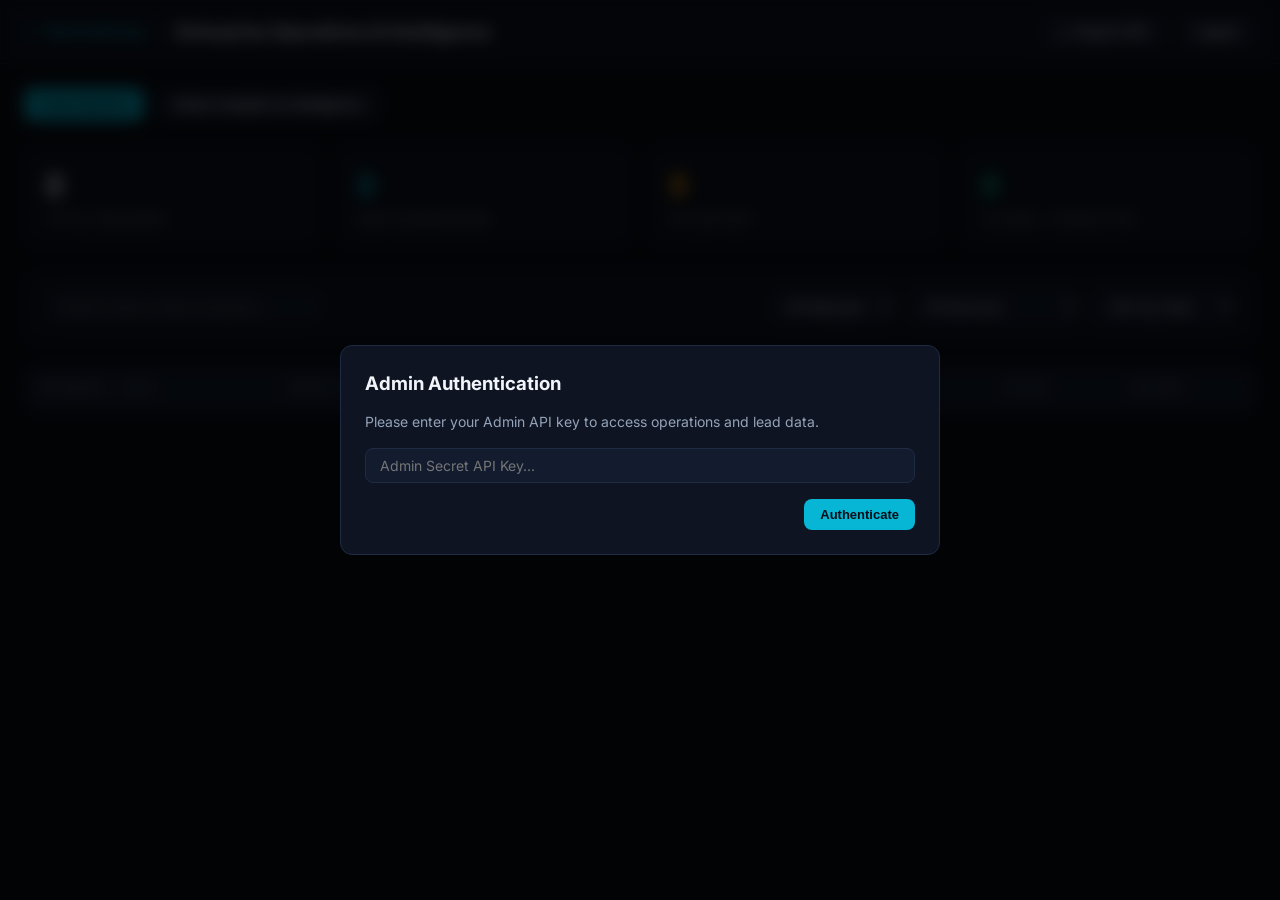
==== admin/index.html @ 0bb615de "Configure 100% free hosting on GitHub Pages with automated CI/CD workflow and resilient client-side " ====
<!DOCTYPE html>
<html lang="en">
<head>
    <meta charset="UTF-8">
    <meta name="viewport" content="width=device-width, initial-scale=1.0">
    <title>Lead Operations & Analytics | Gopinath Admin</title>
    <link rel="stylesheet" href="admin.css">
</head>
<body>
    <!-- Top Header -->
    <header class="admin-header">
        <div class="admin-title">
            <a href="../index.html" style="text-decoration: none; color: var(--accent-cyan); font-family: var(--font-mono); font-weight: 700;">&larr; Portfolio</a>
            <span style="color: var(--border-active);">/</span>
            <span>Enterprise Operations &amp; Intelligence</span>
        </div>
        <div style="display: flex; gap: 12px;">
            <button onclick="exportCsv()" class="btn btn-secondary">
                <svg width="14" height="14" fill="none" stroke="currentColor" stroke-width="2" viewBox="0 0 24 24"><path stroke-linecap="round" stroke-linejoin="round" d="M4 16v1a3 3 0 003 3h10a3 3 0 003-3v-1m-4-4l-4 4m0 0l-4-4m4 4V4"/></svg>
                <span>Export CSV</span>
            </button>
            <button onclick="logout()" class="btn btn-secondary">Logout</button>
        </div>
    </header>

    <main class="admin-container">
        <!-- Tab Controls -->
        <div style="display: flex; gap: 12px; margin-bottom: 24px;">
            <button id="tab-btn-leads" onclick="switchAdminTab('leads')" class="btn btn-primary" style="padding: 8px 16px;">Lead Inquiries</button>
            <button id="tab-btn-analytics" onclick="switchAdminTab('analytics')" class="btn btn-secondary" style="padding: 8px 16px;">Visitor Analytics &amp; Intelligence</button>
        </div>

        <!-- TAB 1: LEADS INGESTION -->
        <div id="tab-content-leads">
            <!-- Stats Row -->
            <div class="stats-grid">
                <div class="stat-box">
                    <div class="stat-val" id="stat-total">0</div>
                    <div class="stat-label">Total Inquiries</div>
                </div>
                <div class="stat-box">
                    <div class="stat-val" style="color: var(--accent-cyan);" id="stat-new">0</div>
                    <div class="stat-label">New Submissions</div>
                </div>
                <div class="stat-box">
                    <div class="stat-val" style="color: var(--accent-amber);" id="stat-contacted">0</div>
                    <div class="stat-label">In Contact</div>
                </div>
                <div class="stat-box">
                    <div class="stat-val" style="color: var(--accent-emerald);" id="stat-closed">0</div>
                    <div class="stat-label">Closed / Completed</div>
                </div>
            </div>

            <!-- Filter & Search Controls -->
            <div class="controls-bar">
                <input type="text" id="search-box" class="search-input" placeholder="Search name, email, company...">

                <div style="display: flex; flex-wrap: wrap; gap: 12px;">
                    <select id="status-filter" class="filter-select">
                        <option value="all">All Statuses</option>
                        <option value="New">New</option>
                        <option value="Contacted">Contacted</option>
                        <option value="Closed">Closed</option>
                    </select>

                    <select id="service-filter" class="filter-select">
                        <option value="all">All Services</option>
                        <option value="Data Engineering Consulting">Data Engineering</option>
                        <option value="Corporate Training">Corporate Training</option>
                        <option value="AI Consulting">AI Consulting</option>
                        <option value="Portfolio/Project Discussion">Project Discussion</option>
                        <option value="Other">Other</option>
                    </select>

                    <select id="sort-by" class="filter-select">
                        <option value="timestamp">Sort by Date</option>
                        <option value="name">Sort by Name</option>
                        <option value="status">Sort by Status</option>
                    </select>
                </div>
            </div>

            <!-- Leads Table -->
            <div class="table-wrapper">
                <table class="leads-table">
                    <thead>
                        <tr>
                            <th>Reference / Date</th>
                            <th>Contact Name</th>
                            <th>Email / Preferred</th>
                            <th>Service / Subject</th>
                            <th>Status</th>
                            <th>Actions</th>
                        </tr>
                    </thead>
                    <tbody id="leads-tbody">
                        <!-- Populated via admin.js -->
                    </tbody>
                </table>
            </div>
        </div>

        <!-- TAB 2: VISITOR ANALYTICS & INTELLIGENCE (Component 13) -->
        <div id="tab-content-analytics" style="display: none;">
            <div class="stats-grid" style="margin-bottom: 24px;">
                <div class="stat-box">
                    <div class="stat-val" style="color: #FF9900;" id="an-stat-total">0</div>
                    <div class="stat-label">Total Visitors</div>
                </div>
                <div class="stat-box">
                    <div class="stat-val" style="color: #38bdf8;" id="an-stat-unique">0</div>
                    <div class="stat-label">Unique Visitors</div>
                </div>
                <div class="stat-box">
                    <div class="stat-val" style="color: #34d399;" id="an-stat-daily">0</div>
                    <div class="stat-label">Daily Visitors</div>
                </div>
                <div class="stat-box">
                    <div class="stat-val" style="color: #a855f7;" id="an-stat-conversion">0%</div>
                    <div class="stat-label">Contact Conversion Rate</div>
                </div>
            </div>

            <div style="display: grid; grid-template-columns: repeat(auto-fit, minmax(300px, 1fr)); gap: 20px;">
                <div class="stat-box" style="text-align: left;">
                    <h4 style="color: var(--accent-cyan); margin-bottom: 12px;">Top Traffic Sources / Referrers</h4>
                    <ul id="an-list-referrers" style="list-style: none; padding: 0; font-size: 0.85rem; color: var(--text-secondary);"></ul>
                </div>
                <div class="stat-box" style="text-align: left;">
                    <h4 style="color: var(--accent-cyan); margin-bottom: 12px;">Most Visited Sections</h4>
                    <ul id="an-list-sections" style="list-style: none; padding: 0; font-size: 0.85rem; color: var(--text-secondary);"></ul>
                </div>
                <div class="stat-box" style="text-align: left;">
                    <h4 style="color: var(--accent-cyan); margin-bottom: 12px;">Most Viewed Projects</h4>
                    <ul id="an-list-projects" style="list-style: none; padding: 0; font-size: 0.85rem; color: var(--text-secondary);"></ul>
                </div>
                <div class="stat-box" style="text-align: left;">
                    <h4 style="color: var(--accent-cyan); margin-bottom: 12px;">Resume Downloads</h4>
                    <ul id="an-list-downloads" style="list-style: none; padding: 0; font-size: 0.85rem; color: var(--text-secondary);"></ul>
                </div>
            </div>
        </div>
    </main>

    <!-- Auth Key Modal -->
    <div id="auth-modal" class="modal-overlay" style="display: none;">
        <div class="modal-card">
            <h3 style="margin-bottom: 12px;">Admin Authentication</h3>
            <p style="font-size: 0.875rem; color: var(--text-secondary); margin-bottom: 16px;">
                Please enter your Admin API key to access operations and lead data.
            </p>
            <input type="password" id="admin-key-input" class="search-input" placeholder="Admin Secret API Key..." style="width: 100%; margin-bottom: 16px;">
            <div style="display: flex; justify-content: flex-end; gap: 8px;">
                <button onclick="authenticateAdmin()" class="btn btn-primary">Authenticate</button>
            </div>
        </div>
    </div>

    <script src="admin.js"></script>
</body>
</html>
---- admin/admin.css ----
/* ================================================================
   GOPINATH PORTFOLIO — ADMIN LEAD MANAGEMENT DASHBOARD CSS
   ================================================================ */

@import url('https://fonts.googleapis.com/css2?family=Inter:wght@400;500;600;700;800&family=JetBrains+Mono:wght@400;500;600&display=swap');

:root {
  --bg-page: #090d16;
  --bg-surface: #0e1422;
  --bg-card: #131c2f;
  --bg-card-hover: #18233a;
  --bg-code: #070a10;
  --border-subtle: #1e2b42;
  --border-active: #334566;
  
  --text-primary: #f1f5f9;
  --text-secondary: #94a3b8;
  --text-muted: #64748b;
  
  --accent-cyan: #06b6d4;
  --accent-emerald: #10b981;
  --accent-amber: #f59e0b;
  --accent-red: #ef4444;

  --font-sans: 'Inter', sans-serif;
  --font-mono: 'JetBrains Mono', monospace;

  --radius-sm: 4px;
  --radius-md: 8px;
  --radius-lg: 12px;
  --radius-full: 9999px;
}

*, *::before, *::after {
  box-sizing: border-box;
  margin: 0;
  padding: 0;
}

body {
  font-family: var(--font-sans);
  background-color: var(--bg-page);
  color: var(--text-primary);
  line-height: 1.5;
  -webkit-font-smoothing: antialiased;
}

.admin-header {
  height: 64px;
  border-bottom: 1px solid var(--border-subtle);
  background: var(--bg-surface);
  display: flex;
  align-items: center;
  justify-content: space-between;
  padding: 0 24px;
}

.admin-title {
  display: flex;
  align-items: center;
  gap: 12px;
  font-weight: 700;
  font-size: 1.125rem;
}

.admin-container {
  max-width: 1280px;
  margin: 24px auto;
  padding: 0 24px;
}

.stats-grid {
  display: grid;
  grid-template-columns: repeat(auto-fit, minmax(220px, 1fr));
  gap: 16px;
  margin-bottom: 24px;
}

.stat-box {
  background: var(--bg-surface);
  border: 1px solid var(--border-subtle);
  border-radius: var(--radius-lg);
  padding: 16px 20px;
}

.stat-val {
  font-family: var(--font-mono);
  font-size: 2rem;
  font-weight: 700;
  color: var(--text-primary);
}

.stat-label {
  font-size: 0.8125rem;
  color: var(--text-muted);
  text-transform: uppercase;
  font-weight: 600;
  letter-spacing: 0.05em;
}

.controls-bar {
  display: flex;
  flex-wrap: wrap;
  align-items: center;
  justify-content: space-between;
  gap: 16px;
  background: var(--bg-surface);
  border: 1px solid var(--border-subtle);
  border-radius: var(--radius-lg);
  padding: 16px 20px;
  margin-bottom: 24px;
}

.search-input, .filter-select {
  padding: 8px 14px;
  background: var(--bg-card);
  border: 1px solid var(--border-subtle);
  border-radius: var(--radius-md);
  color: var(--text-primary);
  font-family: var(--font-sans);
  font-size: 0.875rem;
}

.search-input {
  width: 280px;
}

.table-wrapper {
  background: var(--bg-surface);
  border: 1px solid var(--border-subtle);
  border-radius: var(--radius-lg);
  overflow-x: auto;
}

.leads-table {
  width: 100%;
  border-collapse: collapse;
  font-size: 0.875rem;
  text-align: left;
}

.leads-table th {
  background: var(--bg-card);
  padding: 12px 16px;
  color: var(--text-muted);
  font-weight: 600;
  font-family: var(--font-mono);
  font-size: 0.75rem;
  text-transform: uppercase;
  border-bottom: 1px solid var(--border-subtle);
}

.leads-table td {
  padding: 14px 16px;
  border-bottom: 1px solid var(--border-subtle);
  color: var(--text-secondary);
}

.leads-table tr:hover td {
  background: var(--bg-card-hover);
}

.status-badge {
  display: inline-block;
  padding: 3px 8px;
  border-radius: var(--radius-full);
  font-family: var(--font-mono);
  font-size: 0.75rem;
  font-weight: 600;
}

.status-new {
  background: rgba(6, 182, 212, 0.15);
  color: var(--accent-cyan);
}

.status-contacted {
  background: rgba(245, 158, 11, 0.15);
  color: var(--accent-amber);
}

.status-closed {
  background: rgba(16, 185, 129, 0.15);
  color: var(--accent-emerald);
}

.btn {
  display: inline-flex;
  align-items: center;
  gap: 6px;
  padding: 8px 16px;
  border-radius: var(--radius-md);
  font-size: 0.8125rem;
  font-weight: 600;
  cursor: pointer;
  border: none;
  text-decoration: none;
}

.btn-primary {
  background: var(--accent-cyan);
  color: #090d16;
}

.btn-secondary {
  background: var(--bg-card);
  color: var(--text-primary);
  border: 1px solid var(--border-subtle);
}

.btn-danger {
  background: rgba(239, 68, 68, 0.15);
  color: var(--accent-red);
  border: 1px solid rgba(239, 68, 68, 0.3);
}

.btn-danger:hover {
  background: rgba(239, 68, 68, 0.25);
}

/* Modal */
.modal-overlay {
  position: fixed;
  inset: 0;
  background: rgba(0, 0, 0, 0.75);
  backdrop-filter: blur(8px);
  display: flex;
  align-items: center;
  justify-content: center;
  z-index: 1000;
  padding: 16px;
}

.modal-card {
  background: var(--bg-surface);
  border: 1px solid var(--border-subtle);
  border-radius: var(--radius-lg);
  max-width: 600px;
  width: 100%;
  padding: 24px;
}
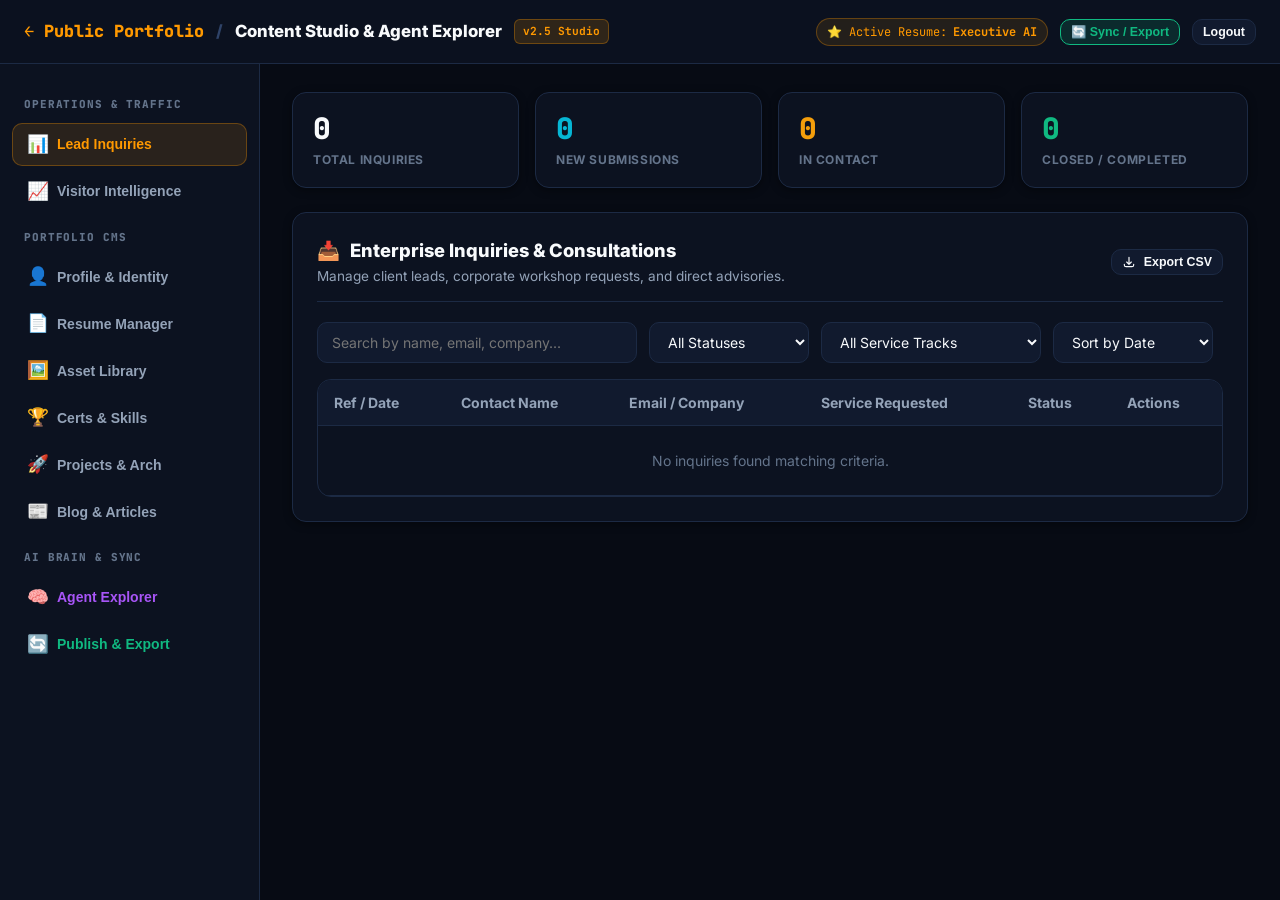
==== commit d7bc10a1: "feat(phase-2.5): implement Portfolio Content Studio, Asset Manager, and Agent Knowledge Explorer" ====
--- a/admin/index.html
+++ b/admin/index.html
@@ -3,157 +3,610 @@
 <head>
     <meta charset="UTF-8">
     <meta name="viewport" content="width=device-width, initial-scale=1.0">
-    <title>Lead Operations & Analytics | Gopinath Admin</title>
+    <title>Portfolio Content Studio &amp; Agent Explorer | Gopinath A</title>
     <link rel="stylesheet" href="admin.css">
 </head>
 <body>
-    <!-- Top Header -->
+    <!-- Studio Header -->
     <header class="admin-header">
         <div class="admin-title">
-            <a href="../index.html" style="text-decoration: none; color: var(--accent-cyan); font-family: var(--font-mono); font-weight: 700;">&larr; Portfolio</a>
+            <a href="../index.html" style="text-decoration: none; color: var(--aws-orange); font-family: var(--font-mono); font-weight: 800; display: flex; align-items: center; gap: 6px;">
+                <span>&larr; Public Portfolio</span>
+            </a>
             <span style="color: var(--border-active);">/</span>
-            <span>Enterprise Operations &amp; Intelligence</span>
+            <span style="font-weight: 800;">Content Studio &amp; Agent Explorer</span>
+            <span class="admin-badge">v2.5 Studio</span>
         </div>
-        <div style="display: flex; gap: 12px;">
-            <button onclick="exportCsv()" class="btn btn-secondary">
-                <svg width="14" height="14" fill="none" stroke="currentColor" stroke-width="2" viewBox="0 0 24 24"><path stroke-linecap="round" stroke-linejoin="round" d="M4 16v1a3 3 0 003 3h10a3 3 0 003-3v-1m-4-4l-4 4m0 0l-4-4m4 4V4"/></svg>
-                <span>Export CSV</span>
-            </button>
-            <button onclick="logout()" class="btn btn-secondary">Logout</button>
+
+        <div style="display: flex; align-items: center; gap: 12px;">
+            <div id="active-resume-pill" style="display: flex; align-items: center; gap: 6px; font-size: 0.75rem; background: rgba(255,153,0,0.1); border: 1px solid rgba(255,153,0,0.3); padding: 4px 10px; border-radius: var(--radius-full); color: var(--aws-orange); font-family: var(--font-mono);">
+                <span>⭐ Active Resume:</span>
+                <strong id="header-active-resume-label">Executive Dossier</strong>
+            </div>
+
+            <button onclick="switchStudioTab('publish')" class="btn btn-emerald btn-sm">
+                <span>🔄 Sync / Export</span>
+            </button>
+
+            <button onclick="logout()" class="btn btn-secondary btn-sm">Logout</button>
         </div>
     </header>
 
-    <main class="admin-container">
-        <!-- Tab Controls -->
-        <div style="display: flex; gap: 12px; margin-bottom: 24px;">
-            <button id="tab-btn-leads" onclick="switchAdminTab('leads')" class="btn btn-primary" style="padding: 8px 16px;">Lead Inquiries</button>
-            <button id="tab-btn-analytics" onclick="switchAdminTab('analytics')" class="btn btn-secondary" style="padding: 8px 16px;">Visitor Analytics &amp; Intelligence</button>
-        </div>
-
-        <!-- TAB 1: LEADS INGESTION -->
-        <div id="tab-content-leads">
-            <!-- Stats Row -->
-            <div class="stats-grid">
-                <div class="stat-box">
-                    <div class="stat-val" id="stat-total">0</div>
-                    <div class="stat-label">Total Inquiries</div>
-                </div>
-                <div class="stat-box">
-                    <div class="stat-val" style="color: var(--accent-cyan);" id="stat-new">0</div>
-                    <div class="stat-label">New Submissions</div>
-                </div>
-                <div class="stat-box">
-                    <div class="stat-val" style="color: var(--accent-amber);" id="stat-contacted">0</div>
-                    <div class="stat-label">In Contact</div>
-                </div>
-                <div class="stat-box">
-                    <div class="stat-val" style="color: var(--accent-emerald);" id="stat-closed">0</div>
-                    <div class="stat-label">Closed / Completed</div>
-                </div>
-            </div>
-
-            <!-- Filter & Search Controls -->
-            <div class="controls-bar">
-                <input type="text" id="search-box" class="search-input" placeholder="Search name, email, company...">
-
-                <div style="display: flex; flex-wrap: wrap; gap: 12px;">
-                    <select id="status-filter" class="filter-select">
-                        <option value="all">All Statuses</option>
-                        <option value="New">New</option>
-                        <option value="Contacted">Contacted</option>
-                        <option value="Closed">Closed</option>
-                    </select>
-
-                    <select id="service-filter" class="filter-select">
-                        <option value="all">All Services</option>
-                        <option value="Data Engineering Consulting">Data Engineering</option>
-                        <option value="Corporate Training">Corporate Training</option>
-                        <option value="AI Consulting">AI Consulting</option>
-                        <option value="Portfolio/Project Discussion">Project Discussion</option>
-                        <option value="Other">Other</option>
-                    </select>
-
-                    <select id="sort-by" class="filter-select">
-                        <option value="timestamp">Sort by Date</option>
-                        <option value="name">Sort by Name</option>
-                        <option value="status">Sort by Status</option>
-                    </select>
-                </div>
-            </div>
-
-            <!-- Leads Table -->
-            <div class="table-wrapper">
-                <table class="leads-table">
-                    <thead>
-                        <tr>
-                            <th>Reference / Date</th>
-                            <th>Contact Name</th>
-                            <th>Email / Preferred</th>
-                            <th>Service / Subject</th>
-                            <th>Status</th>
-                            <th>Actions</th>
-                        </tr>
-                    </thead>
-                    <tbody id="leads-tbody">
-                        <!-- Populated via admin.js -->
-                    </tbody>
-                </table>
-            </div>
-        </div>
-
-        <!-- TAB 2: VISITOR ANALYTICS & INTELLIGENCE (Component 13) -->
-        <div id="tab-content-analytics" style="display: none;">
-            <div class="stats-grid" style="margin-bottom: 24px;">
-                <div class="stat-box">
-                    <div class="stat-val" style="color: #FF9900;" id="an-stat-total">0</div>
-                    <div class="stat-label">Total Visitors</div>
-                </div>
-                <div class="stat-box">
-                    <div class="stat-val" style="color: #38bdf8;" id="an-stat-unique">0</div>
-                    <div class="stat-label">Unique Visitors</div>
-                </div>
-                <div class="stat-box">
-                    <div class="stat-val" style="color: #34d399;" id="an-stat-daily">0</div>
-                    <div class="stat-label">Daily Visitors</div>
-                </div>
-                <div class="stat-box">
-                    <div class="stat-val" style="color: #a855f7;" id="an-stat-conversion">0%</div>
-                    <div class="stat-label">Contact Conversion Rate</div>
-                </div>
-            </div>
-
-            <div style="display: grid; grid-template-columns: repeat(auto-fit, minmax(300px, 1fr)); gap: 20px;">
-                <div class="stat-box" style="text-align: left;">
-                    <h4 style="color: var(--accent-cyan); margin-bottom: 12px;">Top Traffic Sources / Referrers</h4>
-                    <ul id="an-list-referrers" style="list-style: none; padding: 0; font-size: 0.85rem; color: var(--text-secondary);"></ul>
-                </div>
-                <div class="stat-box" style="text-align: left;">
-                    <h4 style="color: var(--accent-cyan); margin-bottom: 12px;">Most Visited Sections</h4>
-                    <ul id="an-list-sections" style="list-style: none; padding: 0; font-size: 0.85rem; color: var(--text-secondary);"></ul>
-                </div>
-                <div class="stat-box" style="text-align: left;">
-                    <h4 style="color: var(--accent-cyan); margin-bottom: 12px;">Most Viewed Projects</h4>
-                    <ul id="an-list-projects" style="list-style: none; padding: 0; font-size: 0.85rem; color: var(--text-secondary);"></ul>
-                </div>
-                <div class="stat-box" style="text-align: left;">
-                    <h4 style="color: var(--accent-cyan); margin-bottom: 12px;">Resume Downloads</h4>
-                    <ul id="an-list-downloads" style="list-style: none; padding: 0; font-size: 0.85rem; color: var(--text-secondary);"></ul>
-                </div>
-            </div>
-        </div>
-    </main>
+    <!-- Studio Main Layout -->
+    <div class="studio-layout">
+        <!-- Sidebar Navigation -->
+        <aside class="studio-sidebar" role="navigation">
+            <div class="nav-category">OPERATIONS &amp; TRAFFIC</div>
+            <button id="nav-btn-leads" class="studio-nav-item active" onclick="switchStudioTab('leads')">
+                <span class="studio-nav-icon">📊</span>
+                <span>Lead Inquiries</span>
+            </button>
+            <button id="nav-btn-analytics" class="studio-nav-item" onclick="switchStudioTab('analytics')">
+                <span class="studio-nav-icon">📈</span>
+                <span>Visitor Intelligence</span>
+            </button>
+
+            <div class="nav-category">PORTFOLIO CMS</div>
+            <button id="nav-btn-profile" class="studio-nav-item" onclick="switchStudioTab('profile')">
+                <span class="studio-nav-icon">👤</span>
+                <span>Profile &amp; Identity</span>
+            </button>
+            <button id="nav-btn-resumes" class="studio-nav-item" onclick="switchStudioTab('resumes')">
+                <span class="studio-nav-icon">📄</span>
+                <span>Resume Manager</span>
+            </button>
+            <button id="nav-btn-assets" class="studio-nav-item" onclick="switchStudioTab('assets')">
+                <span class="studio-nav-icon">🖼️</span>
+                <span>Asset Library</span>
+            </button>
+            <button id="nav-btn-skills" class="studio-nav-item" onclick="switchStudioTab('skills')">
+                <span class="studio-nav-icon">🏆</span>
+                <span>Certs &amp; Skills</span>
+            </button>
+            <button id="nav-btn-projects" class="studio-nav-item" onclick="switchStudioTab('projects')">
+                <span class="studio-nav-icon">🚀</span>
+                <span>Projects &amp; Arch</span>
+            </button>
+            <button id="nav-btn-blog" class="studio-nav-item" onclick="switchStudioTab('blog')">
+                <span class="studio-nav-icon">📰</span>
+                <span>Blog &amp; Articles</span>
+            </button>
+
+            <div class="nav-category">AI BRAIN &amp; SYNC</div>
+            <button id="nav-btn-agent" class="studio-nav-item" onclick="switchStudioTab('agent')" style="color: var(--accent-purple); font-weight: 700;">
+                <span class="studio-nav-icon">🧠</span>
+                <span>Agent Explorer</span>
+            </button>
+            <button id="nav-btn-publish" class="studio-nav-item" onclick="switchStudioTab('publish')" style="color: var(--accent-emerald);">
+                <span class="studio-nav-icon">🔄</span>
+                <span>Publish &amp; Export</span>
+            </button>
+        </aside>
+
+        <!-- Main Workspace Area -->
+        <main class="studio-workspace">
+            <!-- ══════════════════════════════════════════════════════════════
+                 TAB 1: LEAD INQUIRIES & OPERATIONS
+            ══════════════════════════════════════════════════════════════ -->
+            <div id="tab-content-leads" class="tab-pane active">
+                <div class="stats-grid">
+                    <div class="stat-box">
+                        <div class="stat-val" id="stat-total">0</div>
+                        <div class="stat-label">Total Inquiries</div>
+                    </div>
+                    <div class="stat-box">
+                        <div class="stat-val" style="color: var(--accent-cyan);" id="stat-new">0</div>
+                        <div class="stat-label">New Submissions</div>
+                    </div>
+                    <div class="stat-box">
+                        <div class="stat-val" style="color: var(--accent-amber);" id="stat-contacted">0</div>
+                        <div class="stat-label">In Contact</div>
+                    </div>
+                    <div class="stat-box">
+                        <div class="stat-val" style="color: var(--accent-emerald);" id="stat-closed">0</div>
+                        <div class="stat-label">Closed / Completed</div>
+                    </div>
+                </div>
+
+                <div class="card-panel">
+                    <div class="panel-header">
+                        <div>
+                            <h3 class="panel-title"><span>📥</span> Enterprise Inquiries &amp; Consultations</h3>
+                            <p class="panel-subtitle">Manage client leads, corporate workshop requests, and direct advisories.</p>
+                        </div>
+                        <button onclick="exportCsv()" class="btn btn-secondary btn-sm">
+                            <svg width="14" height="14" fill="none" stroke="currentColor" stroke-width="2" viewBox="0 0 24 24"><path stroke-linecap="round" stroke-linejoin="round" d="M4 16v1a3 3 0 003 3h10a3 3 0 003-3v-1m-4-4l-4 4m0 0l-4-4m4 4V4"/></svg>
+                            <span>Export CSV</span>
+                        </button>
+                    </div>
+
+                    <div style="display: flex; gap: 12px; margin-bottom: 16px; flex-wrap: wrap;">
+                        <input type="text" id="search-box" class="form-input" placeholder="Search by name, email, company..." style="max-width: 320px;">
+                        <select id="status-filter" class="form-select" style="max-width: 160px;">
+                            <option value="all">All Statuses</option>
+                            <option value="New">New</option>
+                            <option value="Contacted">Contacted</option>
+                            <option value="Closed">Closed</option>
+                        </select>
+                        <select id="service-filter" class="form-select" style="max-width: 220px;">
+                            <option value="all">All Service Tracks</option>
+                            <option value="Data Engineering Consulting">Data Engineering</option>
+                            <option value="Corporate Training">Corporate Training</option>
+                            <option value="AI Consulting">AI Consulting</option>
+                            <option value="Portfolio/Project Discussion">Project Discussion</option>
+                            <option value="Other">Other</option>
+                        </select>
+                        <select id="sort-by" class="form-select" style="max-width: 160px;">
+                            <option value="timestamp">Sort by Date</option>
+                            <option value="name">Sort by Name</option>
+                            <option value="status">Sort by Status</option>
+                        </select>
+                    </div>
+
+                    <div class="table-wrapper">
+                        <table class="leads-table">
+                            <thead>
+                                <tr>
+                                    <th>Ref / Date</th>
+                                    <th>Contact Name</th>
+                                    <th>Email / Company</th>
+                                    <th>Service Requested</th>
+                                    <th>Status</th>
+                                    <th>Actions</th>
+                                </tr>
+                            </thead>
+                            <tbody id="leads-tbody">
+                                <!-- Dynamically loaded -->
+                            </tbody>
+                        </table>
+                    </div>
+                </div>
+            </div>
+
+            <!-- ══════════════════════════════════════════════════════════════
+                 TAB 2: VISITOR ANALYTICS & INTELLIGENCE
+            ══════════════════════════════════════════════════════════════ -->
+            <div id="tab-content-analytics" class="tab-pane">
+                <div class="stats-grid">
+                    <div class="stat-box">
+                        <div class="stat-val" style="color: var(--aws-orange);" id="an-stat-total">0</div>
+                        <div class="stat-label">Total Visitors</div>
+                    </div>
+                    <div class="stat-box">
+                        <div class="stat-val" style="color: var(--accent-cyan);" id="an-stat-unique">0</div>
+                        <div class="stat-label">Unique Visitors</div>
+                    </div>
+                    <div class="stat-box">
+                        <div class="stat-val" style="color: var(--accent-emerald);" id="an-stat-daily">0</div>
+                        <div class="stat-label">Daily Visitors</div>
+                    </div>
+                    <div class="stat-box">
+                        <div class="stat-val" style="color: var(--accent-purple);" id="an-stat-conversion">0%</div>
+                        <div class="stat-label">Conversion Rate</div>
+                    </div>
+                </div>
+
+                <div style="display: grid; grid-template-columns: repeat(auto-fit, minmax(280px, 1fr)); gap: 20px;">
+                    <div class="stat-box" style="text-align: left;">
+                        <h4 style="color: var(--accent-cyan); margin-bottom: 12px;">Top Traffic Referrers</h4>
+                        <ul id="an-list-referrers" style="list-style: none; padding: 0; font-size: 0.85rem; color: var(--text-secondary);"></ul>
+                    </div>
+                    <div class="stat-box" style="text-align: left;">
+                        <h4 style="color: var(--accent-cyan); margin-bottom: 12px;">Most Visited Sections</h4>
+                        <ul id="an-list-sections" style="list-style: none; padding: 0; font-size: 0.85rem; color: var(--text-secondary);"></ul>
+                    </div>
+                    <div class="stat-box" style="text-align: left;">
+                        <h4 style="color: var(--accent-cyan); margin-bottom: 12px;">Most Viewed Projects</h4>
+                        <ul id="an-list-projects" style="list-style: none; padding: 0; font-size: 0.85rem; color: var(--text-secondary);"></ul>
+                    </div>
+                    <div class="stat-box" style="text-align: left;">
+                        <h4 style="color: var(--accent-cyan); margin-bottom: 12px;">Resume Downloads</h4>
+                        <ul id="an-list-downloads" style="list-style: none; padding: 0; font-size: 0.85rem; color: var(--text-secondary);"></ul>
+                    </div>
+                </div>
+            </div>
+
+            <!-- ══════════════════════════════════════════════════════════════
+                 TAB 3: PROFILE & IDENTITY MANAGER (2.5B)
+            ══════════════════════════════════════════════════════════════ -->
+            <div id="tab-content-profile" class="tab-pane">
+                <div class="card-panel">
+                    <div class="panel-header">
+                        <div>
+                            <h3 class="panel-title"><span>👤</span> Personal Profile &amp; Professional Identity</h3>
+                            <p class="panel-subtitle">Manage identity, roles, biography, contacts, and SEO schema markup.</p>
+                        </div>
+                        <button onclick="saveProfile()" class="btn btn-primary btn-sm">💾 Save Profile</button>
+                    </div>
+
+                    <form id="profile-form" onsubmit="event.preventDefault(); saveProfile();">
+                        <div class="form-grid" style="margin-bottom: 20px;">
+                            <div class="form-group">
+                                <label class="form-label">Full Name</label>
+                                <input type="text" id="prof-name" class="form-input" value="Gopinath A" required>
+                            </div>
+                            <div class="form-group">
+                                <label class="form-label">Primary Role</label>
+                                <input type="text" id="prof-primary-role" class="form-input" value="Enterprise AI Architect &amp; Principal Data Engineer">
+                            </div>
+                            <div class="form-group">
+                                <label class="form-label">Location</label>
+                                <input type="text" id="prof-location" class="form-input" value="Bengaluru, India">
+                            </div>
+                            <div class="form-group">
+                                <label class="form-label">Primary Contact Email</label>
+                                <input type="email" id="prof-email" class="form-input" value="gnath3144@gmail.com" required>
+                            </div>
+                        </div>
+
+                        <div class="form-group" style="margin-bottom: 20px;">
+                            <label class="form-label">Professional Bio &amp; Executive Summary</label>
+                            <textarea id="prof-bio" class="form-textarea" style="min-height: 110px;">Senior Technical Consultant, Principal Data Engineer, Generative AI Architect, and Creator of AKEF with 10+ years of experience across AWS Cloud, Databricks, Snowflake, PySpark, and enterprise bootcamps.</textarea>
+                        </div>
+
+                        <h4 style="font-size: 0.95rem; font-weight: 800; color: var(--aws-orange); margin-bottom: 14px; text-transform: uppercase;">Social &amp; Repository Links</h4>
+                        <div class="form-grid" style="margin-bottom: 20px;">
+                            <div class="form-group">
+                                <label class="form-label">GitHub URL</label>
+                                <input type="url" id="prof-github" class="form-input form-input-mono" value="https://github.com/Gnath3144">
+                            </div>
+                            <div class="form-group">
+                                <label class="form-label">LinkedIn URL</label>
+                                <input type="url" id="prof-linkedin" class="form-input form-input-mono" value="https://www.linkedin.com/in/gopinath-a-cloud-ai/">
+                            </div>
+                        </div>
+
+                        <h4 style="font-size: 0.95rem; font-weight: 800; color: var(--aws-orange); margin-bottom: 14px; text-transform: uppercase;">Public Telemetry Counter Values</h4>
+                        <div class="form-grid">
+                            <div class="form-group">
+                                <label class="form-label">Years Experience</label>
+                                <input type="number" id="prof-stat-exp" class="form-input" value="10">
+                            </div>
+                            <div class="form-group">
+                                <label class="form-label">Engineers Trained</label>
+                                <input type="number" id="prof-stat-trained" class="form-input" value="5000">
+                            </div>
+                            <div class="form-group">
+                                <label class="form-label">Public Repositories</label>
+                                <input type="number" id="prof-stat-repos" class="form-input" value="24">
+                            </div>
+                            <div class="form-group">
+                                <label class="form-label">Daily Events Streamed (Millions)</label>
+                                <input type="number" id="prof-stat-events" class="form-input" value="120">
+                            </div>
+                        </div>
+                    </form>
+                </div>
+            </div>
+
+            <!-- ══════════════════════════════════════════════════════════════
+                 TAB 4: RESUME & DOSSIER MANAGER (2.5D)
+            ══════════════════════════════════════════════════════════════ -->
+            <div id="tab-content-resumes" class="tab-pane">
+                <div class="card-panel">
+                    <div class="panel-header">
+                        <div>
+                            <h3 class="panel-title"><span>📄</span> Multi-Version Resume &amp; Dossier Manager</h3>
+                            <p class="panel-subtitle">Maintain multiple tailored resume editions and select the active public download.</p>
+                        </div>
+                        <button onclick="openAddResumeModal()" class="btn btn-primary btn-sm">+ Add Resume Edition</button>
+                    </div>
+
+                    <div class="resume-grid" id="resume-cards-container">
+                        <!-- Populated dynamically via admin.js -->
+                    </div>
+                </div>
+            </div>
+
+            <!-- ══════════════════════════════════════════════════════════════
+                 TAB 5: MEDIA & ASSET LIBRARY (2.5C)
+            ══════════════════════════════════════════════════════════════ -->
+            <div id="tab-content-assets" class="tab-pane">
+                <div class="card-panel">
+                    <div class="panel-header">
+                        <div>
+                            <h3 class="panel-title"><span>🖼️</span> Personal Media &amp; Asset Library</h3>
+                            <p class="panel-subtitle">Manage profile photos, architecture SVG diagrams, cert badges, and social previews.</p>
+                        </div>
+                        <div style="display: flex; gap: 8px;">
+                            <select id="asset-type-filter" class="form-select" style="max-width: 180px;" onchange="renderAssetLibrary()">
+                                <option value="all">All Asset Types</option>
+                                <option value="photo">Profile Photos</option>
+                                <option value="diagram">Architecture Diagrams</option>
+                                <option value="badge">Certification Badges</option>
+                                <option value="preview">Social Previews</option>
+                                <option value="document">Documents &amp; PDFs</option>
+                            </select>
+                            <button onclick="document.getElementById('asset-file-input').click()" class="btn btn-primary btn-sm">+ Upload Asset</button>
+                            <input type="file" id="asset-file-input" style="display: none;" onchange="handleAssetFileUpload(event)" accept="image/*,.pdf">
+                        </div>
+                    </div>
+
+                    <div class="dropzone" id="asset-dropzone" onclick="document.getElementById('asset-file-input').click()">
+                        <div style="font-size: 2.2rem; color: var(--aws-orange); margin-bottom: 8px;">📤</div>
+                        <h4 style="font-weight: 800; margin-bottom: 4px;">Drag and drop media assets here, or click to browse</h4>
+                        <p style="font-size: 0.8rem; color: var(--text-secondary);">Supports PNG, JPG, WebP, SVG, and PDF documents</p>
+                    </div>
+
+                    <div class="asset-grid" id="asset-cards-container">
+                        <!-- Populated dynamically via admin.js -->
+                    </div>
+                </div>
+            </div>
+
+            <!-- ══════════════════════════════════════════════════════════════
+                 TAB 6: CERTIFICATIONS & SKILLS MATRIX
+            ══════════════════════════════════════════════════════════════ -->
+            <div id="tab-content-skills" class="tab-pane">
+                <div class="card-panel">
+                    <div class="panel-header">
+                        <div>
+                            <h3 class="panel-title"><span>🏆</span> Certifications &amp; Skills Studio</h3>
+                            <p class="panel-subtitle">Manage verified credentials, industry badges, and technical proficiency matrix.</p>
+                        </div>
+                        <button onclick="saveCertifications()" class="btn btn-primary btn-sm">💾 Save Credentials</button>
+                    </div>
+
+                    <div id="certs-list-container" style="display: grid; grid-template-columns: repeat(auto-fit, minmax(280px, 1fr)); gap: 16px;">
+                        <!-- Dynamically populated -->
+                    </div>
+                </div>
+            </div>
+
+            <!-- ══════════════════════════════════════════════════════════════
+                 TAB 7: PROJECTS & ARCHITECTURE STUDIO
+            ══════════════════════════════════════════════════════════════ -->
+            <div id="tab-content-projects" class="tab-pane">
+                <div class="card-panel">
+                    <div class="panel-header">
+                        <div>
+                            <h3 class="panel-title"><span>🚀</span> Flagship Projects &amp; Architecture Blueprints</h3>
+                            <p class="panel-subtitle">Edit case study summaries, tech stacks, repository links, and impact metrics.</p>
+                        </div>
+                        <button onclick="saveProjects()" class="btn btn-primary btn-sm">💾 Save Projects</button>
+                    </div>
+
+                    <div id="projects-list-container" style="display: flex; flex-direction: column; gap: 20px;">
+                        <!-- Dynamically populated -->
+                    </div>
+                </div>
+            </div>
+
+            <!-- ══════════════════════════════════════════════════════════════
+                 TAB 8: BLOG & PUBLICATIONS EDITOR
+            ══════════════════════════════════════════════════════════════ -->
+            <div id="tab-content-blog" class="tab-pane">
+                <div class="card-panel">
+                    <div class="panel-header">
+                        <div>
+                            <h3 class="panel-title"><span>📰</span> Technical Publications &amp; Blog Editor</h3>
+                            <p class="panel-subtitle">Write and edit technical papers with markdown syntax, tags, and live preview.</p>
+                        </div>
+                        <div style="display: flex; gap: 8px;">
+                            <select id="blog-select-post" class="form-select" style="max-width: 280px;" onchange="loadSelectedBlogPost()">
+                                <!-- Options populated dynamically -->
+                            </select>
+                            <button onclick="saveCurrentBlogPost()" class="btn btn-primary btn-sm">💾 Save Article</button>
+                        </div>
+                    </div>
+
+                    <div class="form-grid" style="margin-bottom: 16px;">
+                        <div class="form-group">
+                            <label class="form-label">Article Title</label>
+                            <input type="text" id="blog-edit-title" class="form-input">
+                        </div>
+                        <div class="form-group">
+                            <label class="form-label">Category</label>
+                            <input type="text" id="blog-edit-category" class="form-input">
+                        </div>
+                        <div class="form-group">
+                            <label class="form-label">Read Time</label>
+                            <input type="text" id="blog-edit-readtime" class="form-input">
+                        </div>
+                        <div class="form-group">
+                            <label class="form-label">Tags (comma-separated)</label>
+                            <input type="text" id="blog-edit-tags" class="form-input">
+                        </div>
+                    </div>
+
+                    <div class="form-group" style="margin-bottom: 16px;">
+                        <label class="form-label">Executive Summary</label>
+                        <textarea id="blog-edit-summary" class="form-textarea" style="min-height: 70px;"></textarea>
+                    </div>
+
+                    <label class="form-label" style="margin-bottom: 6px; display: block;">Markdown Content &amp; Live Rendered Preview</label>
+                    <div class="split-editor">
+                        <textarea id="blog-edit-content" class="editor-pane" oninput="renderBlogLivePreview()" placeholder="Write markdown content here..."></textarea>
+                        <div id="blog-live-preview" class="preview-pane"></div>
+                    </div>
+                </div>
+            </div>
+
+            <!-- ══════════════════════════════════════════════════════════════
+                 TAB 9: AGENT KNOWLEDGE EXPLORER (2.5E)
+            ══════════════════════════════════════════════════════════════ -->
+            <div id="tab-content-agent" class="tab-pane">
+                <div class="card-panel">
+                    <div class="panel-header">
+                        <div>
+                            <h3 class="panel-title" style="color: var(--accent-purple);"><span>🧠</span> Personal Knowledge Explorer &amp; AI Generator Sandbox</h3>
+                            <p class="panel-subtitle">Explore structured background knowledge fed to the portfolio AI agent, and generate customized content.</p>
+                        </div>
+                        <button onclick="exportAgentKnowledge()" class="btn btn-secondary btn-sm">Export Knowledge Graph</button>
+                    </div>
+
+                    <div class="agent-tree-grid">
+                        <div class="knowledge-domain-card">
+                            <h4 style="color: var(--aws-orange); margin-bottom: 12px; font-weight: 800;">📄 Career History &amp; Resumes</h4>
+                            <div class="knowledge-item">
+                                <span>10+ Years Cloud &amp; AI Architect</span>
+                                <span class="admin-badge">Source: Resume v2026</span>
+                            </div>
+                            <div class="knowledge-item">
+                                <span>PySpark 120M+ Event Streaming</span>
+                                <span class="admin-badge">Verified Metric</span>
+                            </div>
+                            <div class="knowledge-item">
+                                <span>PostgreSQL BRIN Latency Optimization</span>
+                                <span class="admin-badge">67% Saved</span>
+                            </div>
+                        </div>
+
+                        <div class="knowledge-domain-card">
+                            <h4 style="color: var(--accent-cyan); margin-bottom: 12px; font-weight: 800;">🎓 Pedagogy &amp; Corporate FDP</h4>
+                            <div class="knowledge-item">
+                                <span>5,000+ Corporate Engineers Trained</span>
+                                <span class="admin-badge">Infosys, TCS, Wipro</span>
+                            </div>
+                            <div class="knowledge-item">
+                                <span>Databricks &amp; PySpark Masterclass</span>
+                                <span class="admin-badge">4-Week Track</span>
+                            </div>
+                            <div class="knowledge-item">
+                                <span>GenAI &amp; RAG Executive Bootcamp</span>
+                                <span class="admin-badge">Enterprise Lab</span>
+                            </div>
+                        </div>
+
+                        <div class="knowledge-domain-card">
+                            <h4 style="color: var(--accent-emerald); margin-bottom: 12px; font-weight: 800;">🔬 AKEF Compiler Specifications</h4>
+                            <div class="knowledge-item">
+                                <span>Multi-Pass Grammar Lexer &amp; AST</span>
+                                <span class="admin-badge">Deterministic</span>
+                            </div>
+                            <div class="knowledge-item">
+                                <span>Scene IR Schema &amp; Knowledge Graph</span>
+                                <span class="admin-badge">Zero Hallucination</span>
+                            </div>
+                            <div class="knowledge-item">
+                                <span>PowerPoint (.pptx) &amp; LaTeX/PDF Compilers</span>
+                                <span class="admin-badge">Artifact Engine</span>
+                            </div>
+                        </div>
+                    </div>
+
+                    <!-- AI Sandbox Generator -->
+                    <div class="ai-sandbox-box">
+                        <h4 style="color: #fff; font-size: 1.1rem; font-weight: 800; margin-bottom: 6px;">⚡ AI Context &amp; Proposal Generator</h4>
+                        <p style="font-size: 0.85rem; color: var(--text-secondary); margin-bottom: 16px;">
+                            Prompt the AI Assistant with your verified background knowledge to generate role-tailored summaries, case studies, and workshop syllabi.
+                        </p>
+
+                        <div style="display: flex; gap: 8px; margin-bottom: 14px; flex-wrap: wrap;">
+                            <button onclick="setAgentPrompt('Generate an About Me section tailored for a Principal Cloud Architect position.')" class="btn btn-secondary btn-sm">Template: Cloud Architect Bio</button>
+                            <button onclick="setAgentPrompt('Draft a 4-week intensive Databricks Lakehouse corporate masterclass syllabus.')" class="btn btn-secondary btn-sm">Template: Databricks Syllabus</button>
+                            <button onclick="setAgentPrompt('Summarize AKEF compiler deterministic AST architecture for executive CTO review.')" class="btn btn-secondary btn-sm">Template: AKEF CTO Pitch</button>
+                        </div>
+
+                        <div style="display: flex; gap: 10px; margin-bottom: 16px;">
+                            <input type="text" id="agent-sandbox-input" class="form-input" placeholder="Ask AI to synthesize content from your knowledge base...">
+                            <button onclick="runAgentGenerator()" class="btn btn-primary" style="flex-shrink: 0;">Generate ✨</button>
+                        </div>
+
+                        <div id="agent-sandbox-output" style="background: rgba(15, 23, 42, 0.8); border: 1px solid rgba(255, 255, 255, 0.08); border-radius: var(--radius-md); padding: 18px; font-size: 0.875rem; color: #cbd5e1; min-height: 80px; line-height: 1.6;">
+                            <em>Output generated by Agent Explorer will appear here...</em>
+                        </div>
+                    </div>
+                </div>
+            </div>
+
+            <!-- ══════════════════════════════════════════════════════════════
+                 TAB 10: PUBLISH & SYNC STUDIO (2.5F)
+            ══════════════════════════════════════════════════════════════ -->
+            <div id="tab-content-publish" class="tab-pane">
+                <div class="card-panel">
+                    <div class="panel-header">
+                        <div>
+                            <h3 class="panel-title" style="color: var(--accent-emerald);"><span>🔄</span> Publish, Export &amp; GitHub Sync Studio</h3>
+                            <p class="panel-subtitle">Review modified drafts, export structured JSON files, or deploy to GitHub Pages.</p>
+                        </div>
+                        <button onclick="downloadAllJsonBundle()" class="btn btn-primary btn-sm">📦 Download All JSON Files (.zip)</button>
+                    </div>
+
+                    <div style="background: rgba(16, 185, 129, 0.08); border: 1px solid rgba(16, 185, 129, 0.3); border-radius: var(--radius-lg); padding: 18px; margin-bottom: 24px;">
+                        <h4 style="color: var(--accent-emerald); font-weight: 800; font-size: 0.95rem; margin-bottom: 6px;">Publishing Workflow &amp; Persistence</h4>
+                        <p style="font-size: 0.85rem; color: #cbd5e1; line-height: 1.6;">
+                            All profile edits, active resume selections, new blog posts, and asset links are saved immediately to your browser's local storage and reflected in live previews. To update the public GitHub repository, download the updated JSON bundle and commit it to your <code>main</code> branch.
+                        </p>
+                    </div>
+
+                    <h4 style="font-size: 0.95rem; font-weight: 800; color: var(--text-primary); margin-bottom: 14px;">Modified Content Status:</h4>
+                    <div style="display: grid; grid-template-columns: repeat(auto-fit, minmax(240px, 1fr)); gap: 14px; margin-bottom: 24px;">
+                        <div class="stat-box">
+                            <div style="font-size: 0.8rem; font-weight: 700; color: var(--text-secondary);">profile.json</div>
+                            <div style="font-size: 0.95rem; font-weight: 800; color: var(--accent-emerald); margin-top: 4px;" id="sync-status-profile">✓ Synced to Local Storage</div>
+                            <button onclick="downloadIndividualJson('profile')" class="btn btn-secondary btn-sm" style="margin-top: 10px; width: 100%;">Download profile.json</button>
+                        </div>
+                        <div class="stat-box">
+                            <div style="font-size: 0.8rem; font-weight: 700; color: var(--text-secondary);">blog.json</div>
+                            <div style="font-size: 0.95rem; font-weight: 800; color: var(--accent-emerald); margin-top: 4px;" id="sync-status-blog">✓ Synced to Local Storage</div>
+                            <button onclick="downloadIndividualJson('blog')" class="btn btn-secondary btn-sm" style="margin-top: 10px; width: 100%;">Download blog.json</button>
+                        </div>
+                        <div class="stat-box">
+                            <div style="font-size: 0.8rem; font-weight: 700; color: var(--text-secondary);">certifications.json</div>
+                            <div style="font-size: 0.95rem; font-weight: 800; color: var(--accent-emerald); margin-top: 4px;" id="sync-status-certs">✓ Synced to Local Storage</div>
+                            <button onclick="downloadIndividualJson('certifications')" class="btn btn-secondary btn-sm" style="margin-top: 10px; width: 100%;">Download certifications.json</button>
+                        </div>
+                        <div class="stat-box">
+                            <div style="font-size: 0.8rem; font-weight: 700; color: var(--text-secondary);">projects.json</div>
+                            <div style="font-size: 0.95rem; font-weight: 800; color: var(--accent-emerald); margin-top: 4px;" id="sync-status-projects">✓ Synced to Local Storage</div>
+                            <button onclick="downloadIndividualJson('projects')" class="btn btn-secondary btn-sm" style="margin-top: 10px; width: 100%;">Download projects.json</button>
+                        </div>
+                    </div>
+                </div>
+            </div>
+        </main>
+    </div>
 
     <!-- Auth Key Modal -->
     <div id="auth-modal" class="modal-overlay" style="display: none;">
         <div class="modal-card">
-            <h3 style="margin-bottom: 12px;">Admin Authentication</h3>
+            <h3 style="margin-bottom: 10px; font-weight: 800;">Content Studio Authentication</h3>
             <p style="font-size: 0.875rem; color: var(--text-secondary); margin-bottom: 16px;">
-                Please enter your Admin API key to access operations and lead data.
+                Enter your Admin API Key to access the portfolio content management system.
             </p>
-            <input type="password" id="admin-key-input" class="search-input" placeholder="Admin Secret API Key..." style="width: 100%; margin-bottom: 16px;">
+            <input type="password" id="admin-key-input" class="form-input" placeholder="Admin Secret API Key..." style="margin-bottom: 16px;">
             <div style="display: flex; justify-content: flex-end; gap: 8px;">
-                <button onclick="authenticateAdmin()" class="btn btn-primary">Authenticate</button>
-            </div>
+                <button onclick="handleAuthSubmit(event)" class="btn btn-primary">Authenticate</button>
+            </div>
+        </div>
+    </div>
+
+    <!-- Add Resume Edition Modal -->
+    <div id="add-resume-modal" class="modal-overlay" style="display: none;">
+        <div class="modal-card" style="max-width: 580px;">
+            <div style="display: flex; justify-content: space-between; align-items: center; margin-bottom: 16px;">
+                <h3 style="font-weight: 800;">Add Tailored Resume Edition</h3>
+                <button onclick="closeAddResumeModal()" class="btn btn-secondary btn-sm">✕</button>
+            </div>
+            <form onsubmit="event.preventDefault(); submitNewResume();">
+                <div class="form-group" style="margin-bottom: 12px;">
+                    <label class="form-label">Resume Title / Edition Name</label>
+                    <input type="text" id="new-resume-title" class="form-input" placeholder="e.g. AWS Cloud Solutions Architect Resume" required>
+                </div>
+                <div class="form-group" style="margin-bottom: 12px;">
+                    <label class="form-label">Subtitle / Focus</label>
+                    <input type="text" id="new-resume-subtitle" class="form-input" placeholder="e.g. Enterprise Multi-Cloud Governance & Security" required>
+                </div>
+                <div class="form-grid" style="margin-bottom: 12px;">
+                    <div class="form-group">
+                        <label class="form-label">Category</label>
+                        <input type="text" id="new-resume-category" class="form-input" value="Cloud Architecture">
+                    </div>
+                    <div class="form-group">
+                        <label class="form-label">Page Count</label>
+                        <input type="text" id="new-resume-pages" class="form-input" value="3 Pages">
+                    </div>
+                </div>
+                <div class="form-group" style="margin-bottom: 16px;">
+                    <label class="form-label">Target File Name</label>
+                    <input type="text" id="new-resume-file" class="form-input form-input-mono" value="gopinath-cloud-architect-resume.pdf" required>
+                </div>
+                <div style="display: flex; justify-content: flex-end; gap: 8px;">
+                    <button type="button" onclick="closeAddResumeModal()" class="btn btn-secondary">Cancel</button>
+                    <button type="submit" class="btn btn-primary">Add Edition</button>
+                </div>
+            </form>
         </div>
     </div>
 
--- a/admin/admin.css
+++ b/admin/admin.css
@@ -1,34 +1,40 @@
 /* ================================================================
-   GOPINATH PORTFOLIO — ADMIN LEAD MANAGEMENT DASHBOARD CSS
+   GOPINATH PORTFOLIO — CONTENT STUDIO & AGENT EXPLORER CSS
    ================================================================ */
 
-@import url('https://fonts.googleapis.com/css2?family=Inter:wght@400;500;600;700;800&family=JetBrains+Mono:wght@400;500;600&display=swap');
+@import url('https://fonts.googleapis.com/css2?family=Inter:wght@400;500;600;700;800;900&family=JetBrains+Mono:wght@400;500;600;700&display=swap');
 
 :root {
-  --bg-page: #090d16;
-  --bg-surface: #0e1422;
-  --bg-card: #131c2f;
-  --bg-card-hover: #18233a;
-  --bg-code: #070a10;
-  --border-subtle: #1e2b42;
-  --border-active: #334566;
+  --bg-page: #070b14;
+  --bg-surface: #0c1220;
+  --bg-card: #111a2e;
+  --bg-card-hover: #16223b;
+  --bg-code: #05080f;
+  --border-subtle: #1c2a44;
+  --border-active: #2f4368;
   
-  --text-primary: #f1f5f9;
+  --text-primary: #f8fafc;
   --text-secondary: #94a3b8;
   --text-muted: #64748b;
   
+  --aws-orange: #FF9900;
   --accent-cyan: #06b6d4;
   --accent-emerald: #10b981;
   --accent-amber: #f59e0b;
+  --accent-purple: #a855f7;
   --accent-red: #ef4444;
 
-  --font-sans: 'Inter', sans-serif;
+  --font-sans: 'Inter', system-ui, -apple-system, sans-serif;
   --font-mono: 'JetBrains Mono', monospace;
 
-  --radius-sm: 4px;
-  --radius-md: 8px;
-  --radius-lg: 12px;
+  --radius-sm: 6px;
+  --radius-md: 10px;
+  --radius-lg: 14px;
   --radius-full: 9999px;
+  
+  --shadow-sm: 0 2px 8px rgba(0, 0, 0, 0.4);
+  --shadow-md: 0 6px 20px rgba(0, 0, 0, 0.6);
+  --shadow-lg: 0 12px 36px rgba(0, 0, 0, 0.85);
 }
 
 *, *::before, *::after {
@@ -43,35 +49,135 @@
   color: var(--text-primary);
   line-height: 1.5;
   -webkit-font-smoothing: antialiased;
-}
-
+  min-height: 100vh;
+  display: flex;
+  flex-direction: column;
+}
+
+/* ── Studio Header ── */
 .admin-header {
   height: 64px;
   border-bottom: 1px solid var(--border-subtle);
-  background: var(--bg-surface);
+  background: rgba(12, 18, 32, 0.95);
+  backdrop-filter: blur(12px);
   display: flex;
   align-items: center;
   justify-content: space-between;
   padding: 0 24px;
+  position: sticky;
+  top: 0;
+  z-index: 100;
 }
 
 .admin-title {
   display: flex;
   align-items: center;
   gap: 12px;
-  font-weight: 700;
-  font-size: 1.125rem;
-}
-
-.admin-container {
-  max-width: 1280px;
-  margin: 24px auto;
-  padding: 0 24px;
-}
-
+  font-weight: 800;
+  font-size: 1.05rem;
+}
+
+.admin-badge {
+  background: rgba(255, 153, 0, 0.15);
+  color: var(--aws-orange);
+  border: 1px solid rgba(255, 153, 0, 0.3);
+  padding: 3px 8px;
+  border-radius: var(--radius-sm);
+  font-size: 0.7rem;
+  font-family: var(--font-mono);
+  font-weight: 700;
+}
+
+/* ── Main Studio Layout (Sidebar + Workspace) ── */
+.studio-layout {
+  display: flex;
+  flex: 1;
+  min-height: calc(100vh - 64px);
+}
+
+.studio-sidebar {
+  width: 260px;
+  background: var(--bg-surface);
+  border-right: 1px solid var(--border-subtle);
+  padding: 20px 12px;
+  display: flex;
+  flex-direction: column;
+  gap: 4px;
+  flex-shrink: 0;
+}
+
+.nav-category {
+  font-size: 0.6875rem;
+  font-weight: 800;
+  color: var(--text-muted);
+  text-transform: uppercase;
+  letter-spacing: 0.08em;
+  padding: 12px 12px 6px 12px;
+  font-family: var(--font-mono);
+}
+
+.studio-nav-item {
+  display: flex;
+  align-items: center;
+  gap: 10px;
+  padding: 10px 14px;
+  border-radius: var(--radius-md);
+  color: var(--text-secondary);
+  background: transparent;
+  border: 1px solid transparent;
+  font-size: 0.875rem;
+  font-weight: 600;
+  cursor: pointer;
+  text-align: left;
+  transition: all 0.2s;
+  width: 100%;
+}
+
+.studio-nav-item:hover {
+  background: rgba(255, 255, 255, 0.04);
+  color: var(--text-primary);
+}
+
+.studio-nav-item.active {
+  background: rgba(255, 153, 0, 0.12);
+  color: var(--aws-orange);
+  border-color: rgba(255, 153, 0, 0.3);
+  font-weight: 700;
+}
+
+.studio-nav-icon {
+  font-size: 1.1rem;
+  width: 20px;
+  text-align: center;
+  flex-shrink: 0;
+}
+
+.studio-workspace {
+  flex: 1;
+  padding: 28px 32px;
+  overflow-y: auto;
+  max-width: 1300px;
+}
+
+/* ── Content Tab Containers ── */
+.tab-pane {
+  display: none;
+  animation: fadeIn 0.25s ease forwards;
+}
+
+.tab-pane.active {
+  display: block;
+}
+
+@keyframes fadeIn {
+  from { opacity: 0; transform: translateY(6px); }
+  to { opacity: 1; transform: translateY(0); }
+}
+
+/* ── Stats & Cards Grid ── */
 .stats-grid {
   display: grid;
-  grid-template-columns: repeat(auto-fit, minmax(220px, 1fr));
+  grid-template-columns: repeat(auto-fit, minmax(200px, 1fr));
   gap: 16px;
   margin-bottom: 24px;
 }
@@ -80,162 +186,473 @@
   background: var(--bg-surface);
   border: 1px solid var(--border-subtle);
   border-radius: var(--radius-lg);
-  padding: 16px 20px;
+  padding: 18px 20px;
+  box-shadow: var(--shadow-sm);
+  transition: border-color 0.2s;
+}
+
+.stat-box:hover {
+  border-color: var(--border-active);
 }
 
 .stat-val {
   font-family: var(--font-mono);
-  font-size: 2rem;
-  font-weight: 700;
-  color: var(--text-primary);
+  font-size: 1.85rem;
+  font-weight: 800;
+  color: var(--text-primary);
+  line-height: 1.2;
 }
 
 .stat-label {
-  font-size: 0.8125rem;
+  font-size: 0.75rem;
   color: var(--text-muted);
   text-transform: uppercase;
-  font-weight: 600;
+  font-weight: 700;
   letter-spacing: 0.05em;
-}
-
-.controls-bar {
-  display: flex;
+  margin-top: 4px;
+}
+
+/* ── Studio Cards & Panes ── */
+.card-panel {
+  background: var(--bg-surface);
+  border: 1px solid var(--border-subtle);
+  border-radius: var(--radius-lg);
+  padding: 24px;
+  margin-bottom: 24px;
+  box-shadow: var(--shadow-sm);
+}
+
+.panel-header {
+  display: flex;
+  align-items: center;
+  justify-content: space-between;
+  margin-bottom: 20px;
+  padding-bottom: 14px;
+  border-bottom: 1px solid var(--border-subtle);
   flex-wrap: wrap;
-  align-items: center;
-  justify-content: space-between;
-  gap: 16px;
-  background: var(--bg-surface);
-  border: 1px solid var(--border-subtle);
-  border-radius: var(--radius-lg);
-  padding: 16px 20px;
-  margin-bottom: 24px;
-}
-
-.search-input, .filter-select {
-  padding: 8px 14px;
+  gap: 12px;
+}
+
+.panel-title {
+  font-size: 1.15rem;
+  font-weight: 800;
+  color: var(--text-primary);
+  display: flex;
+  align-items: center;
+  gap: 10px;
+}
+
+.panel-subtitle {
+  font-size: 0.85rem;
+  color: var(--text-secondary);
+  margin-top: 2px;
+}
+
+/* ── Form Controls & Inputs ── */
+.form-grid {
+  display: grid;
+  grid-template-columns: repeat(auto-fit, minmax(280px, 1fr));
+  gap: 18px;
+}
+
+.form-group {
+  display: flex;
+  flex-direction: column;
+  gap: 6px;
+}
+
+.form-label {
+  font-size: 0.8rem;
+  font-weight: 700;
+  color: var(--text-secondary);
+}
+
+.form-input, .form-textarea, .form-select {
   background: var(--bg-card);
   border: 1px solid var(--border-subtle);
   border-radius: var(--radius-md);
+  padding: 10px 14px;
   color: var(--text-primary);
   font-family: var(--font-sans);
   font-size: 0.875rem;
-}
-
-.search-input {
-  width: 280px;
-}
-
+  transition: all 0.2s;
+  width: 100%;
+}
+
+.form-input:focus, .form-textarea:focus, .form-select:focus {
+  outline: none;
+  border-color: var(--aws-orange);
+  box-shadow: 0 0 0 3px rgba(255, 153, 0, 0.15);
+}
+
+.form-textarea {
+  min-height: 90px;
+  resize: vertical;
+  line-height: 1.6;
+}
+
+.form-input-mono {
+  font-family: var(--font-mono);
+  font-size: 0.825rem;
+}
+
+/* ── Buttons ── */
+.btn {
+  display: inline-flex;
+  align-items: center;
+  justify-content: center;
+  gap: 8px;
+  padding: 8px 16px;
+  font-size: 0.875rem;
+  font-weight: 700;
+  border-radius: var(--radius-md);
+  cursor: pointer;
+  transition: all 0.2s;
+  text-decoration: none;
+  border: 1px solid transparent;
+}
+
+.btn-primary {
+  background: var(--aws-orange);
+  color: #080d16;
+}
+
+.btn-primary:hover {
+  background: #ffaa22;
+  box-shadow: 0 0 14px rgba(255, 153, 0, 0.35);
+}
+
+.btn-secondary {
+  background: var(--bg-card);
+  border-color: var(--border-subtle);
+  color: var(--text-primary);
+}
+
+.btn-secondary:hover {
+  border-color: var(--border-active);
+  background: var(--bg-card-hover);
+}
+
+.btn-emerald {
+  background: rgba(16, 185, 129, 0.15);
+  border-color: var(--accent-emerald);
+  color: var(--accent-emerald);
+}
+
+.btn-emerald:hover {
+  background: var(--accent-emerald);
+  color: #05080f;
+}
+
+.btn-sm {
+  padding: 5px 10px;
+  font-size: 0.775rem;
+}
+
+/* ── Asset Library Cards ── */
+.asset-grid {
+  display: grid;
+  grid-template-columns: repeat(auto-fill, minmax(260px, 1fr));
+  gap: 18px;
+}
+
+.asset-card {
+  background: var(--bg-card);
+  border: 1px solid var(--border-subtle);
+  border-radius: var(--radius-md);
+  overflow: hidden;
+  display: flex;
+  flex-direction: column;
+  transition: all 0.2s;
+}
+
+.asset-card:hover {
+  border-color: var(--aws-orange);
+  transform: translateY(-2px);
+  box-shadow: var(--shadow-md);
+}
+
+.asset-preview {
+  height: 140px;
+  background: #020617;
+  display: flex;
+  align-items: center;
+  justify-content: center;
+  overflow: hidden;
+  border-bottom: 1px solid var(--border-subtle);
+  position: relative;
+}
+
+.asset-preview img {
+  width: 100%;
+  height: 100%;
+  object-fit: cover;
+}
+
+.asset-icon-box {
+  font-size: 2.5rem;
+  color: var(--aws-orange);
+}
+
+.asset-info {
+  padding: 14px;
+  flex: 1;
+  display: flex;
+  flex-direction: column;
+  justify-content: space-between;
+}
+
+.asset-title {
+  font-weight: 700;
+  font-size: 0.875rem;
+  color: var(--text-primary);
+  margin-bottom: 4px;
+  word-break: break-all;
+}
+
+.asset-meta {
+  font-size: 0.75rem;
+  color: var(--text-secondary);
+  margin-bottom: 8px;
+}
+
+.used-in-pill {
+  display: inline-flex;
+  align-items: center;
+  gap: 4px;
+  font-size: 0.6875rem;
+  background: rgba(6, 182, 212, 0.12);
+  color: var(--accent-cyan);
+  border: 1px solid rgba(6, 182, 212, 0.3);
+  padding: 2px 6px;
+  border-radius: 4px;
+  margin-top: 4px;
+  margin-right: 4px;
+}
+
+/* ── Resume Versions Grid ── */
+.resume-grid {
+  display: grid;
+  grid-template-columns: repeat(auto-fit, minmax(280px, 1fr));
+  gap: 18px;
+}
+
+.resume-card {
+  background: var(--bg-card);
+  border: 1px solid var(--border-subtle);
+  border-radius: var(--radius-lg);
+  padding: 20px;
+  position: relative;
+  transition: all 0.2s;
+  display: flex;
+  flex-direction: column;
+  justify-content: space-between;
+}
+
+.resume-card.active-resume {
+  border-color: var(--aws-orange);
+  background: rgba(255, 153, 0, 0.04);
+  box-shadow: 0 0 20px rgba(255, 153, 0, 0.15);
+}
+
+.resume-active-badge {
+  position: absolute;
+  top: 14px;
+  right: 14px;
+  background: var(--aws-orange);
+  color: #080d16;
+  font-size: 0.6875rem;
+  font-weight: 800;
+  padding: 3px 8px;
+  border-radius: var(--radius-full);
+}
+
+/* ── Dropzone & Upload Box ── */
+.dropzone {
+  border: 2px dashed var(--border-subtle);
+  border-radius: var(--radius-lg);
+  padding: 36px 20px;
+  text-align: center;
+  background: rgba(14, 20, 34, 0.5);
+  cursor: pointer;
+  transition: all 0.2s;
+  margin-bottom: 20px;
+}
+
+.dropzone:hover, .dropzone.dragover {
+  border-color: var(--aws-orange);
+  background: rgba(255, 153, 0, 0.04);
+}
+
+/* ── Agent Knowledge Explorer Styling ── */
+.agent-tree-grid {
+  display: grid;
+  grid-template-columns: repeat(auto-fit, minmax(320px, 1fr));
+  gap: 20px;
+}
+
+.knowledge-domain-card {
+  background: var(--bg-card);
+  border: 1px solid var(--border-subtle);
+  border-radius: var(--radius-lg);
+  padding: 20px;
+}
+
+.knowledge-domain-card:hover {
+  border-color: var(--accent-purple);
+}
+
+.knowledge-item {
+  background: rgba(255, 255, 255, 0.02);
+  border: 1px solid rgba(255, 255, 255, 0.05);
+  border-radius: var(--radius-sm);
+  padding: 10px 14px;
+  margin-bottom: 8px;
+  font-size: 0.825rem;
+  display: flex;
+  align-items: center;
+  justify-content: space-between;
+}
+
+.ai-sandbox-box {
+  background: #020617;
+  border: 1px solid var(--accent-purple);
+  border-radius: var(--radius-lg);
+  padding: 24px;
+  margin-top: 24px;
+}
+
+/* ── Split Editor (Markdown & Code) ── */
+.split-editor {
+  display: grid;
+  grid-template-columns: 1fr 1fr;
+  gap: 16px;
+  min-height: 380px;
+}
+
+@media (max-width: 900px) {
+  .split-editor {
+    grid-template-columns: 1fr;
+  }
+}
+
+.editor-pane {
+  background: var(--bg-code);
+  border: 1px solid var(--border-subtle);
+  border-radius: var(--radius-md);
+  padding: 16px;
+  font-family: var(--font-mono);
+  font-size: 0.85rem;
+  color: #38bdf8;
+  overflow: auto;
+}
+
+.preview-pane {
+  background: var(--bg-card);
+  border: 1px solid var(--border-subtle);
+  border-radius: var(--radius-md);
+  padding: 20px;
+  overflow-y: auto;
+  font-size: 0.9rem;
+  line-height: 1.6;
+}
+
+/* ── Table & List Controls ── */
 .table-wrapper {
+  overflow-x: auto;
+  border: 1px solid var(--border-subtle);
+  border-radius: var(--radius-lg);
   background: var(--bg-surface);
-  border: 1px solid var(--border-subtle);
-  border-radius: var(--radius-lg);
-  overflow-x: auto;
 }
 
 .leads-table {
   width: 100%;
   border-collapse: collapse;
+  text-align: left;
   font-size: 0.875rem;
-  text-align: left;
 }
 
 .leads-table th {
   background: var(--bg-card);
   padding: 12px 16px;
-  color: var(--text-muted);
-  font-weight: 600;
-  font-family: var(--font-mono);
-  font-size: 0.75rem;
-  text-transform: uppercase;
+  color: var(--text-secondary);
+  font-weight: 700;
   border-bottom: 1px solid var(--border-subtle);
 }
 
 .leads-table td {
   padding: 14px 16px;
   border-bottom: 1px solid var(--border-subtle);
-  color: var(--text-secondary);
-}
-
-.leads-table tr:hover td {
+  color: var(--text-primary);
+}
+
+.leads-table tr:hover {
   background: var(--bg-card-hover);
 }
 
 .status-badge {
   display: inline-block;
-  padding: 3px 8px;
+  padding: 2px 8px;
   border-radius: var(--radius-full);
-  font-family: var(--font-mono);
-  font-size: 0.75rem;
-  font-weight: 600;
-}
-
-.status-new {
-  background: rgba(6, 182, 212, 0.15);
-  color: var(--accent-cyan);
-}
-
-.status-contacted {
-  background: rgba(245, 158, 11, 0.15);
-  color: var(--accent-amber);
-}
-
-.status-closed {
-  background: rgba(16, 185, 129, 0.15);
-  color: var(--accent-emerald);
-}
-
-.btn {
-  display: inline-flex;
-  align-items: center;
-  gap: 6px;
-  padding: 8px 16px;
-  border-radius: var(--radius-md);
-  font-size: 0.8125rem;
-  font-weight: 600;
-  cursor: pointer;
-  border: none;
-  text-decoration: none;
-}
-
-.btn-primary {
-  background: var(--accent-cyan);
-  color: #090d16;
-}
-
-.btn-secondary {
-  background: var(--bg-card);
-  color: var(--text-primary);
-  border: 1px solid var(--border-subtle);
-}
-
-.btn-danger {
-  background: rgba(239, 68, 68, 0.15);
-  color: var(--accent-red);
-  border: 1px solid rgba(239, 68, 68, 0.3);
-}
-
-.btn-danger:hover {
-  background: rgba(239, 68, 68, 0.25);
-}
-
-/* Modal */
+  font-size: 0.725rem;
+  font-weight: 700;
+}
+
+.status-new { background: rgba(6, 182, 212, 0.15); color: var(--accent-cyan); }
+.status-contacted { background: rgba(245, 158, 11, 0.15); color: var(--accent-amber); }
+.status-closed { background: rgba(16, 185, 129, 0.15); color: var(--accent-emerald); }
+
+/* ── Modal Overlay ── */
 .modal-overlay {
   position: fixed;
   inset: 0;
-  background: rgba(0, 0, 0, 0.75);
+  background: rgba(2, 6, 23, 0.85);
   backdrop-filter: blur(8px);
+  z-index: 1000;
   display: flex;
   align-items: center;
   justify-content: center;
-  z-index: 1000;
-  padding: 16px;
+  padding: 20px;
 }
 
 .modal-card {
   background: var(--bg-surface);
   border: 1px solid var(--border-subtle);
   border-radius: var(--radius-lg);
-  max-width: 600px;
+  max-width: 520px;
   width: 100%;
-  padding: 24px;
-}
+  padding: 28px;
+  box-shadow: var(--shadow-lg);
+}
+
+/* ── Responsive Adaptations ── */
+@media (max-width: 1024px) {
+  .studio-sidebar {
+    width: 220px;
+  }
+  .studio-workspace {
+    padding: 20px 16px;
+  }
+}
+
+@media (max-width: 768px) {
+  .studio-layout {
+    flex-direction: column;
+  }
+  .studio-sidebar {
+    width: 100%;
+    border-right: none;
+    border-bottom: 1px solid var(--border-subtle);
+    padding: 12px;
+    flex-direction: row;
+    overflow-x: auto;
+    white-space: nowrap;
+  }
+  .nav-category {
+    display: none;
+  }
+  .studio-nav-item {
+    width: auto;
+    padding: 8px 12px;
+  }
+}
